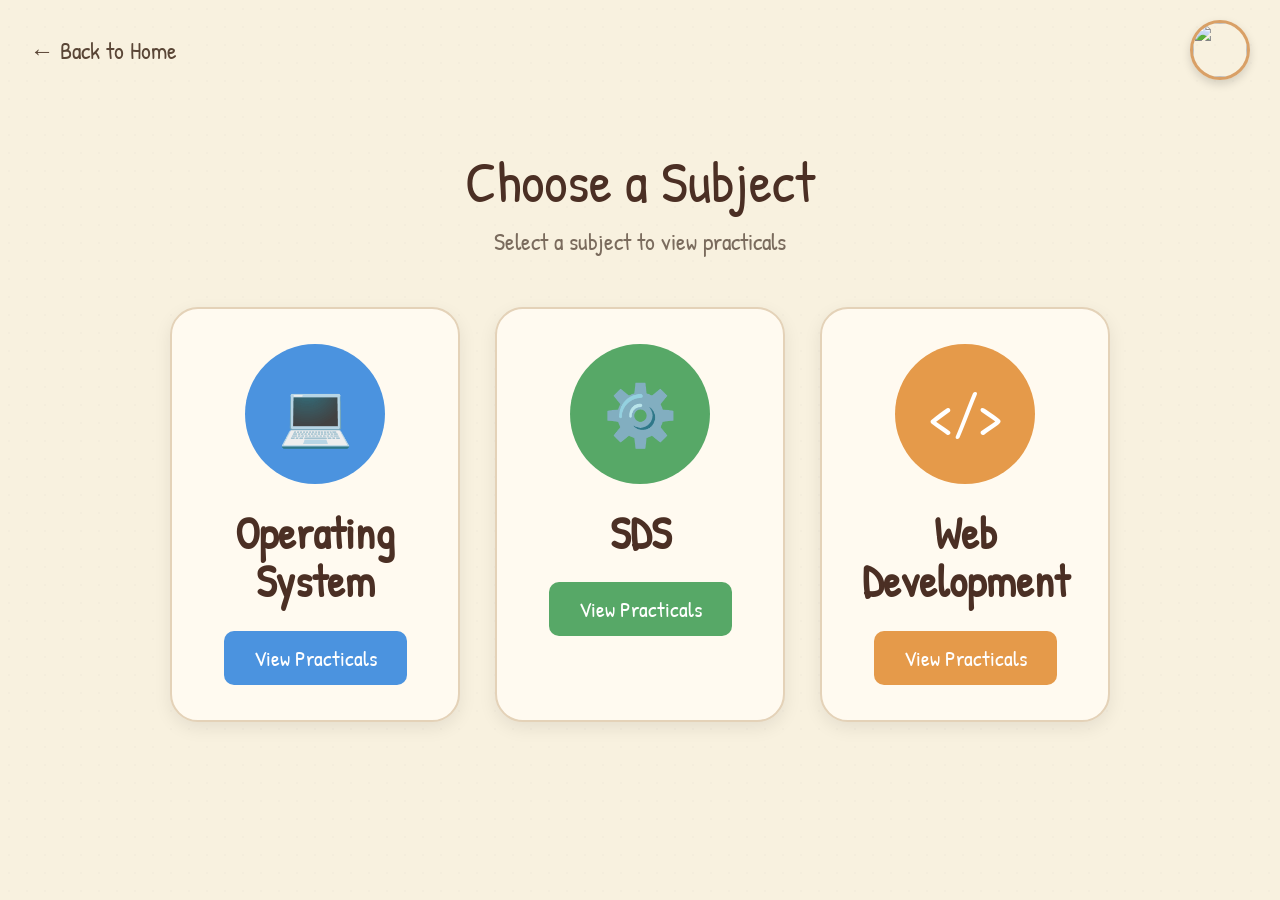
==== index.html @ cfc2bb31 "all file added" ====
<!DOCTYPE html>
<html lang="en">
<head>
  <meta charset="UTF-8"/>
  <meta name="viewport" content="width=device-width, initial-scale=1.0"/>

  <title>Choose Subject</title>

  <link href="https://fonts.googleapis.com/css2?family=Patrick+Hand&display=swap" rel="stylesheet">

  <style>

    *{
      margin:0;
      padding:0;
      box-sizing:border-box;
      font-family:'Patrick Hand', cursive;
    }

    body{
      min-height:100vh;
      background:#f8f1df;
      overflow-x:hidden;
      position:relative;
      color:#4b2f24;
    }

    body::before{
      content:"";
      position:absolute;
      inset:0;
      background-image:
      radial-gradient(rgba(0,0,0,0.03) 1px, transparent 1px);

      background-size:18px 18px;
      opacity:0.5;
      z-index:-2;
    }

    .compass{
      position:absolute;
      bottom:20px;
      left:20px;
      width:160px;
      opacity:0.15;
    }

    .ship{
      position:absolute;
      right:20px;
      bottom:10px;
      width:140px;
      opacity:0.8;
    }

    .top-bar{
      display:flex;
      justify-content:space-between;
      align-items:center;
      padding:20px 30px;
    }

    .back{
      font-size:24px;
      color:#5a4636;
      text-decoration:none;
      display:flex;
      align-items:center;
      gap:8px;
    }

    .profile{
      width:60px;
      height:60px;
      border-radius:50%;
      overflow:hidden;
      border:3px solid #d9a066;
      box-shadow:0 4px 10px rgba(0,0,0,0.15);
    }

    .profile img{
      width:100%;
      height:100%;
      object-fit:cover;
    }

    .container{
      text-align:center;
      padding:20px;
    }

    .hat{
      width:60px;
      margin-bottom:10px;
    }

    h1{
      font-size:58px;
      font-weight:500;
      margin-bottom:5px;
    }

    .subtitle{
      font-size:24px;
      color:#7a6b5d;
      margin-bottom:50px;
    }

    .cards{
      display:flex;
      justify-content:center;
      gap:35px;
      flex-wrap:wrap;
    }

    .card{
      width:290px;
      background:#fffaf0;
      border:2px solid #e4d2b8;
      border-radius:28px;
      padding:35px 20px;
      transition:0.3s ease;
      box-shadow:0 6px 18px rgba(0,0,0,0.08);
    }

    .card:hover{
      transform:translateY(-8px);
      box-shadow:0 10px 25px rgba(0,0,0,0.12);
    }

    .circle{
      width:140px;
      height:140px;
      margin:auto;
      border-radius:50%;
      display:flex;
      justify-content:center;
      align-items:center;
      font-size:60px;
      color:white;
      margin-bottom:25px;
    }

    .os{
      background:#4b93df;
    }

    .sds{
      background:#57a867;
    }

    .web{
      background:#e59a4a;
    }

    .card h2{
      font-size:44px;
      line-height:1.1;
      margin-bottom:25px;
    }

    .btn-link{
      text-decoration:none;
    }

    .btn{
      border:none;
      padding:12px 30px;
      border-radius:10px;
      color:white;
      font-size:22px;
      cursor:pointer;
      transition:0.3s;
    }

    .btn:hover{
      transform:scale(1.05);
    }

    .btn-os{
      background:#4b93df;
    }

    .btn-sds{
      background:#57a867;
    }

    .btn-web{
      background:#e59a4a;
    }

    @media(max-width:900px){

      h1{
        font-size:42px;
      }

      .subtitle{
        font-size:20px;
      }

      .card{
        width:85%;
      }

      .compass{
        width:110px;
      }

      .ship{
        width:100px;
      }

    }

  </style>

</head>
<body>

  <!-- TOP BAR -->

  <div class="top-bar">

    <a href="#" class="back">
      ← Back to Home
    </a>

    <div class="profile">

      <img 
        src="https://i.pinimg.com/736x/4e/89/89/4e8989a8db61c0d4f2db4c6d4dbf58c6.jpg"
        alt=""
      >

    </div>

  </div>

  <!-- MAIN -->

  <div class="container">

    <img
      class="hat"
      src="https://upload.wikimedia.org/wikipedia/commons/thumb/6/61/Emoji_u1f9e2.svg/2048px-Emoji_u1f9e2.svg.png"
      alt=""
    >

    <h1>Choose a Subject</h1>

    <p class="subtitle">
      Select a subject to view practicals
    </p>

    <div class="cards">

      <!-- OS -->

      <div class="card">

        <div class="circle os">
          💻
        </div>

        <h2>
          Operating<br>System
        </h2>

        <a href="os.html" class="btn-link">

          <button class="btn btn-os">
            View Practicals
          </button>

        </a>

      </div>

      <!-- SDS -->

      <div class="card">

        <div class="circle sds">
          ⚙️
        </div>

        <h2>SDS</h2>

        <a href="sds.html" class="btn-link">

          <button class="btn btn-sds">
            View Practicals
          </button>

        </a>

      </div>

      <!-- WEB DEV -->

      <div class="card">

        <div class="circle web">
          &lt;/&gt;
        </div>

        <h2>
          Web<br>Development
        </h2>

        <a href="web.html" class="btn-link">

          <button class="btn btn-web">
            View Practicals
          </button>

        </a>

      </div>

    </div>

  </div>

  <!-- DECORATIONS -->

  <img
    class="compass"
    src="https://cdn-icons-png.flaticon.com/512/854/854878.png"
    alt=""
  >

  <img
    class="ship"
    src="https://cdn-icons-png.flaticon.com/512/1147/1147935.png"
    alt=""
  >

</body>
</html>
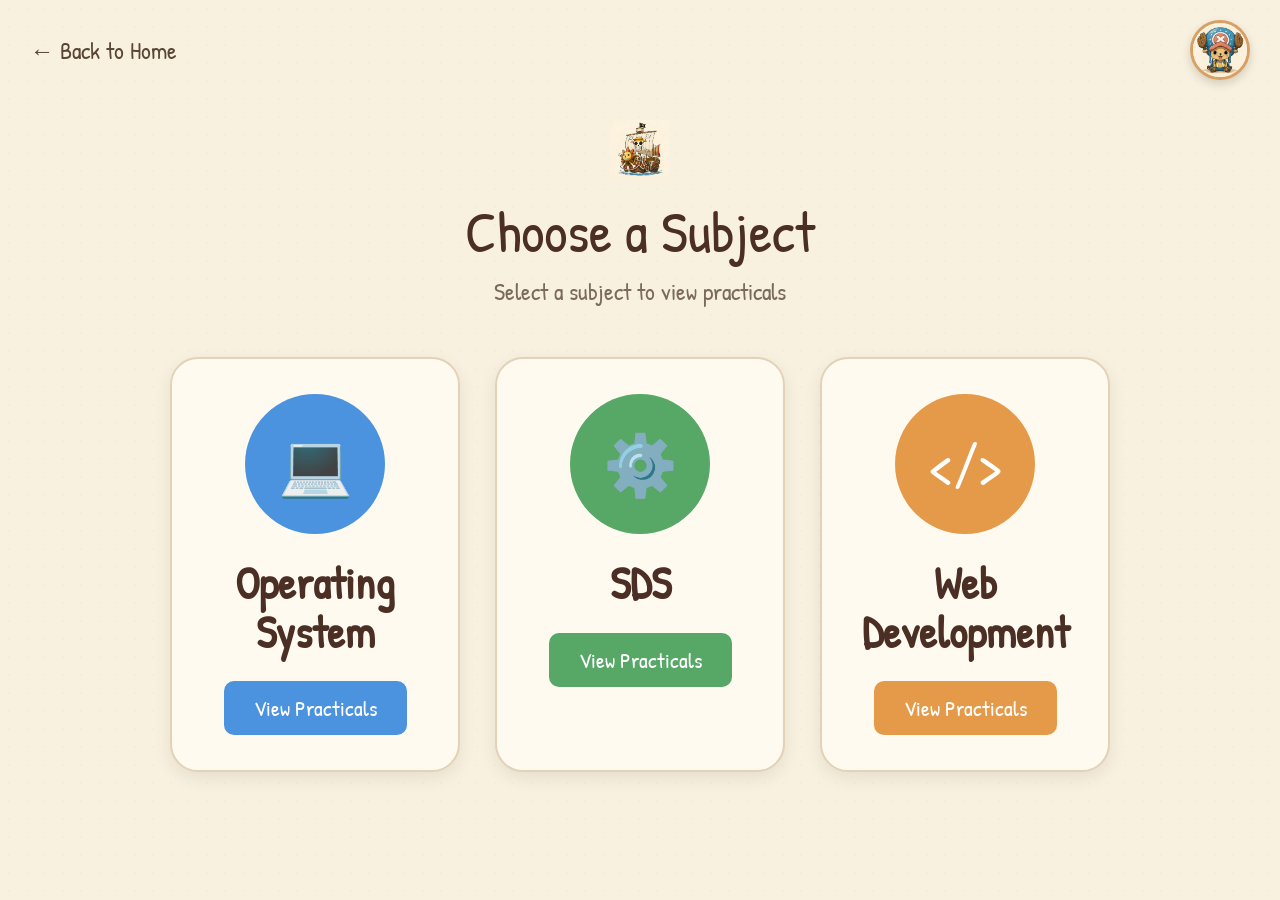
==== commit cebdc822: "added chipper img and sunny" ====
--- a/index.html
+++ b/index.html
@@ -229,7 +229,7 @@
     <div class="profile">
 
       <img 
-        src="https://i.pinimg.com/736x/4e/89/89/4e8989a8db61c0d4f2db4c6d4dbf58c6.jpg"
+        src="luffy.png"
         alt=""
       >
 
@@ -243,7 +243,7 @@
 
     <img
       class="hat"
-      src="https://upload.wikimedia.org/wikipedia/commons/thumb/6/61/Emoji_u1f9e2.svg/2048px-Emoji_u1f9e2.svg.png"
+      src="sunny.png"
       alt=""
     >
 
